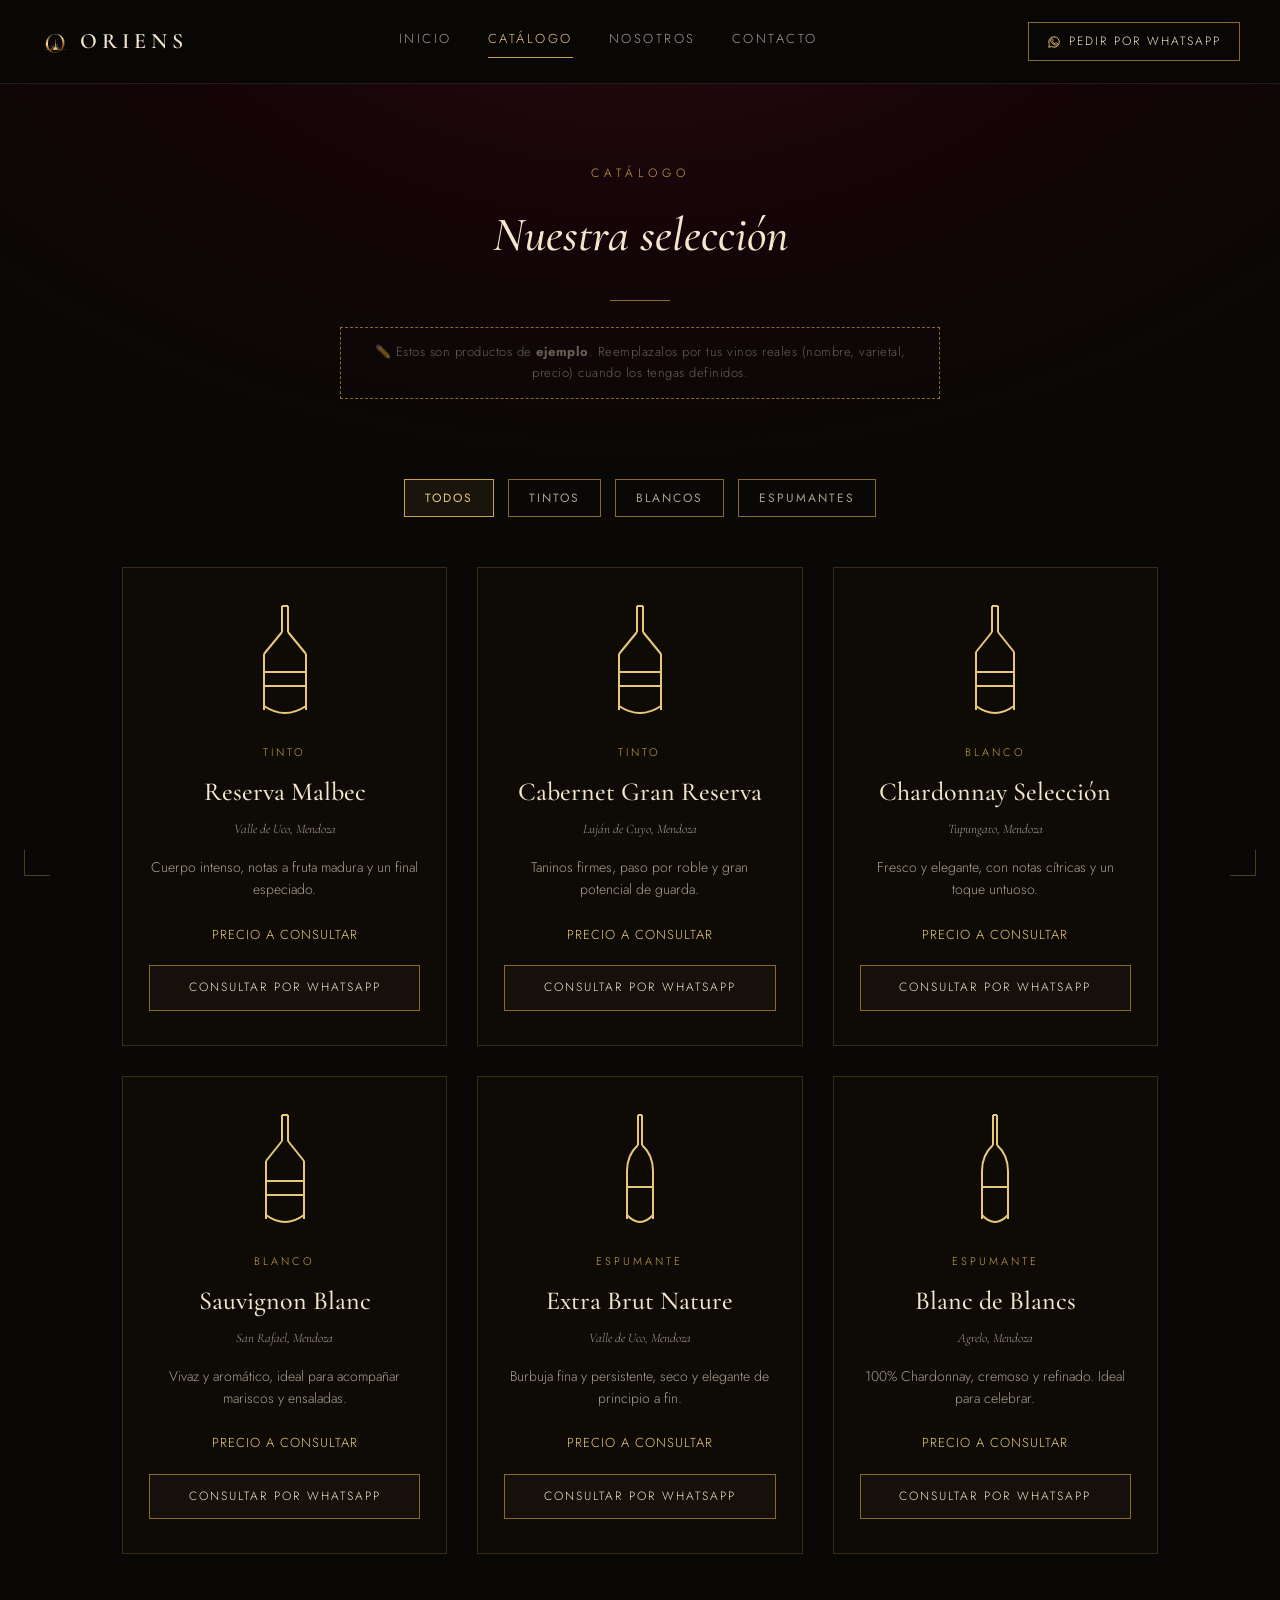
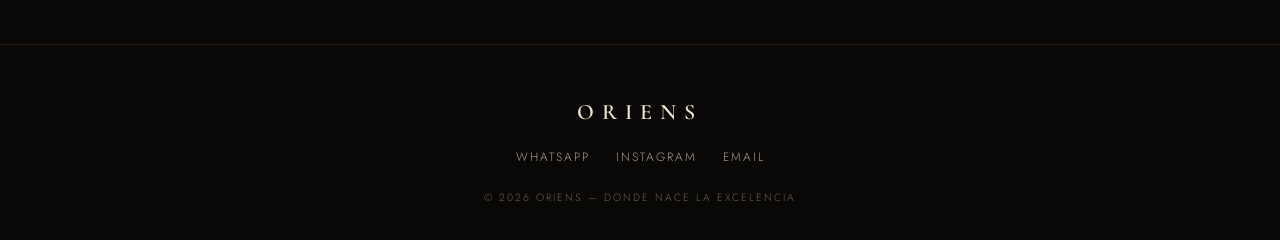
==== catalogo.html @ f7e704c4 "SUraj Suraj" ====
<!DOCTYPE html>
<html lang="es">
<head>
<meta charset="UTF-8">
<meta name="viewport" content="width=device-width, initial-scale=1.0">
<title>Catálogo — Oriens</title>
<link rel="stylesheet" href="css/style.css">
</head>
<body>

<div class="corner corner-tl"></div>
<div class="corner corner-tr"></div>
<div class="corner corner-bl"></div>
<div class="corner corner-br"></div>

<nav class="nav">
  <a href="index.html" class="nav-logo"><img src="assets/emblem.png" alt="Oriens">ORIENS</a>
  <div class="nav-links" id="navLinks">
    <a href="index.html">Inicio</a>
    <a href="catalogo.html" class="active">Catálogo</a>
    <a href="nosotros.html">Nosotros</a>
    <a href="contacto.html">Contacto</a>
  </div>
  <a class="nav-cta" href="https://wa.me/543876430019?text=Hola!%20Quiero%20hacer%20una%20consulta" target="_blank" rel="noopener">
    <svg viewBox="0 0 24 24" fill="none" stroke-width="1.6"><path d="M17.5 14.4c-.3-.1-1.7-.9-2-1-.3-.1-.5-.1-.7.1-.2.3-.8 1-.9 1.1-.2.2-.3.2-.6.1-.3-.1-1.2-.5-2.3-1.5-.9-.8-1.4-1.7-1.6-2-.2-.3 0-.5.1-.6.1-.1.3-.3.4-.5.1-.1.2-.3.3-.5.1-.2 0-.4 0-.5-.1-.1-.7-1.6-.9-2.2-.2-.5-.5-.5-.7-.5h-.6c-.2 0-.5.1-.8.4-.3.3-1 1-1 2.4s1 2.8 1.2 3c.1.2 2 3.1 5 4.3.7.3 1.2.5 1.7.6.7.2 1.3.2 1.8.1.5-.1 1.7-.7 2-1.4.2-.6.2-1.1.1-1.2-.1-.2-.3-.2-.6-.3z"/><path d="M12 3a9 9 0 0 0-7.8 13.5L3 21l4.6-1.2A9 9 0 1 0 12 3z"/></svg>
    <span>Pedir por WhatsApp</span>
  </a>
  <button class="nav-toggle" id="navToggle" aria-label="Abrir menú">
    <svg viewBox="0 0 24 24" fill="none" stroke-width="1.6"><line x1="3" y1="6" x2="21" y2="6"/><line x1="3" y1="12" x2="21" y2="12"/><line x1="3" y1="18" x2="21" y2="18"/></svg>
  </button>
</nav>

<div class="page-bg">

  <section class="section" style="padding-top:80px; padding-bottom:30px;">
    <div class="container center">
      <div class="eyebrow">Catálogo</div>
      <h1 class="h-display" style="font-size:clamp(32px,5vw,48px); margin-top:14px;">Nuestra selección</h1>
      <div class="h-line"></div>
      <div class="notice">
        ✏️ Estos son productos de <strong>ejemplo</strong>. Reemplazalos por tus vinos reales
        (nombre, varietal, precio) cuando los tengas definidos.
      </div>
    </div>
  </section>

  <section class="section" style="padding-top:0;">
    <div class="container">

      <div class="filter-bar">
        <button class="filter-btn active" data-filter="all">Todos</button>
        <button class="filter-btn" data-filter="tinto">Tintos</button>
        <button class="filter-btn" data-filter="blanco">Blancos</button>
        <button class="filter-btn" data-filter="espumante">Espumantes</button>
      </div>

      <div class="grid" id="grid">

        <div class="card" data-cat="tinto">
          <svg class="card-icon" viewBox="0 0 70 120" fill="none" stroke="#e8c97a" stroke-width="2">
            <line x1="32" y1="4" x2="32" y2="30"/><line x1="38" y1="4" x2="38" y2="30"/><line x1="32" y1="4" x2="38" y2="4"/>
            <line x1="32" y1="30" x2="14" y2="52"/><line x1="38" y1="30" x2="56" y2="52"/>
            <line x1="14" y1="52" x2="14" y2="108"/><line x1="56" y1="52" x2="56" y2="108"/>
            <path d="M14 104 Q35 118 56 104" />
            <line x1="14" y1="70" x2="56" y2="70"/><line x1="14" y1="84" x2="56" y2="84"/>
          </svg>
          <div class="card-cat">Tinto</div>
          <div class="card-name">Reserva Malbec</div>
          <div class="card-region">Valle de Uco, Mendoza</div>
          <p class="card-desc">Cuerpo intenso, notas a fruta madura y un final especiado.</p>
          <div class="card-price">Precio a consultar</div>
          <a class="btn" target="_blank" rel="noopener" href="https://wa.me/543876430019?text=Hola!%20Quiero%20consultar%20por%20el%20Reserva%20Malbec">
            Consultar por WhatsApp
          </a>
        </div>

        <div class="card" data-cat="tinto">
          <svg class="card-icon" viewBox="0 0 70 120" fill="none" stroke="#e8c97a" stroke-width="2">
            <line x1="32" y1="4" x2="32" y2="30"/><line x1="38" y1="4" x2="38" y2="30"/><line x1="32" y1="4" x2="38" y2="4"/>
            <line x1="32" y1="30" x2="14" y2="52"/><line x1="38" y1="30" x2="56" y2="52"/>
            <line x1="14" y1="52" x2="14" y2="108"/><line x1="56" y1="52" x2="56" y2="108"/>
            <path d="M14 104 Q35 118 56 104" />
            <line x1="14" y1="70" x2="56" y2="70"/><line x1="14" y1="84" x2="56" y2="84"/>
          </svg>
          <div class="card-cat">Tinto</div>
          <div class="card-name">Cabernet Gran Reserva</div>
          <div class="card-region">Luján de Cuyo, Mendoza</div>
          <p class="card-desc">Taninos firmes, paso por roble y gran potencial de guarda.</p>
          <div class="card-price">Precio a consultar</div>
          <a class="btn" target="_blank" rel="noopener" href="https://wa.me/543876430019?text=Hola!%20Quiero%20consultar%20por%20el%20Cabernet%20Gran%20Reserva">
            Consultar por WhatsApp
          </a>
        </div>

        <div class="card" data-cat="blanco">
          <svg class="card-icon" viewBox="0 0 70 120" fill="none" stroke="#e8c97a" stroke-width="2">
            <line x1="32" y1="4" x2="32" y2="30"/><line x1="38" y1="4" x2="38" y2="30"/><line x1="32" y1="4" x2="38" y2="4"/>
            <line x1="32" y1="30" x2="16" y2="50"/><line x1="38" y1="30" x2="54" y2="50"/>
            <line x1="16" y1="50" x2="16" y2="108"/><line x1="54" y1="50" x2="54" y2="108"/>
            <path d="M16 104 Q35 118 54 104" />
            <line x1="16" y1="70" x2="54" y2="70"/><line x1="16" y1="84" x2="54" y2="84"/>
          </svg>
          <div class="card-cat">Blanco</div>
          <div class="card-name">Chardonnay Selección</div>
          <div class="card-region">Tupungato, Mendoza</div>
          <p class="card-desc">Fresco y elegante, con notas cítricas y un toque untuoso.</p>
          <div class="card-price">Precio a consultar</div>
          <a class="btn" target="_blank" rel="noopener" href="https://wa.me/543876430019?text=Hola!%20Quiero%20consultar%20por%20el%20Chardonnay%20Selecci%C3%B3n">
            Consultar por WhatsApp
          </a>
        </div>

        <div class="card" data-cat="blanco">
          <svg class="card-icon" viewBox="0 0 70 120" fill="none" stroke="#e8c97a" stroke-width="2">
            <line x1="32" y1="4" x2="32" y2="30"/><line x1="38" y1="4" x2="38" y2="30"/><line x1="32" y1="4" x2="38" y2="4"/>
            <line x1="32" y1="30" x2="16" y2="50"/><line x1="38" y1="30" x2="54" y2="50"/>
            <line x1="16" y1="50" x2="16" y2="108"/><line x1="54" y1="50" x2="54" y2="108"/>
            <path d="M16 104 Q35 118 54 104" />
            <line x1="16" y1="70" x2="54" y2="70"/><line x1="16" y1="84" x2="54" y2="84"/>
          </svg>
          <div class="card-cat">Blanco</div>
          <div class="card-name">Sauvignon Blanc</div>
          <div class="card-region">San Rafael, Mendoza</div>
          <p class="card-desc">Vivaz y aromático, ideal para acompañar mariscos y ensaladas.</p>
          <div class="card-price">Precio a consultar</div>
          <a class="btn" target="_blank" rel="noopener" href="https://wa.me/543876430019?text=Hola!%20Quiero%20consultar%20por%20el%20Sauvignon%20Blanc">
            Consultar por WhatsApp
          </a>
        </div>

        <div class="card" data-cat="espumante">
          <svg class="card-icon" viewBox="0 0 70 120" fill="none" stroke="#e8c97a" stroke-width="2">
            <line x1="33" y1="4" x2="33" y2="34"/><line x1="37" y1="4" x2="37" y2="34"/><line x1="33" y1="4" x2="37" y2="4"/>
            <path d="M33 34 Q22 44 22 60 L22 108" /><path d="M37 34 Q48 44 48 60 L48 108"/>
            <path d="M22 104 Q35 118 48 104" />
            <line x1="22" y1="76" x2="48" y2="76"/>
          </svg>
          <div class="card-cat">Espumante</div>
          <div class="card-name">Extra Brut Nature</div>
          <div class="card-region">Valle de Uco, Mendoza</div>
          <p class="card-desc">Burbuja fina y persistente, seco y elegante de principio a fin.</p>
          <div class="card-price">Precio a consultar</div>
          <a class="btn" target="_blank" rel="noopener" href="https://wa.me/543876430019?text=Hola!%20Quiero%20consultar%20por%20el%20Extra%20Brut%20Nature">
            Consultar por WhatsApp
          </a>
        </div>

        <div class="card" data-cat="espumante">
          <svg class="card-icon" viewBox="0 0 70 120" fill="none" stroke="#e8c97a" stroke-width="2">
            <line x1="33" y1="4" x2="33" y2="34"/><line x1="37" y1="4" x2="37" y2="34"/><line x1="33" y1="4" x2="37" y2="4"/>
            <path d="M33 34 Q22 44 22 60 L22 108" /><path d="M37 34 Q48 44 48 60 L48 108"/>
            <path d="M22 104 Q35 118 48 104" />
            <line x1="22" y1="76" x2="48" y2="76"/>
          </svg>
          <div class="card-cat">Espumante</div>
          <div class="card-name">Blanc de Blancs</div>
          <div class="card-region">Agrelo, Mendoza</div>
          <p class="card-desc">100% Chardonnay, cremoso y refinado. Ideal para celebrar.</p>
          <div class="card-price">Precio a consultar</div>
          <a class="btn" target="_blank" rel="noopener" href="https://wa.me/543876430019?text=Hola!%20Quiero%20consultar%20por%20el%20Blanc%20de%20Blancs">
            Consultar por WhatsApp
          </a>
        </div>

      </div>
    </div>
  </section>

  <footer class="footer">
    <div class="container">
      <div class="footer-logo">ORIENS</div>
      <div class="footer-links">
        <a href="https://wa.me/543876430019" target="_blank" rel="noopener">WhatsApp</a>
        <a href="https://instagram.com/oriens.ar" target="_blank" rel="noopener">Instagram</a>
        <a href="mailto:oriens.exclusive@gmail.com">Email</a>
      </div>
      <div class="footer-copy">© 2026 Oriens — Donde nace la excelencia</div>
    </div>
  </footer>

</div>

<script>
  document.getElementById('navToggle').addEventListener('click', function(){
    document.getElementById('navLinks').classList.toggle('open');
  });

  const filterBtns = document.querySelectorAll('.filter-btn');
  const cards = document.querySelectorAll('.card');
  filterBtns.forEach(btn=>{
    btn.addEventListener('click', ()=>{
      filterBtns.forEach(b=>b.classList.remove('active'));
      btn.classList.add('active');
      const f = btn.dataset.filter;
      cards.forEach(c=>{
        c.style.display = (f==='all' || c.dataset.cat===f) ? 'flex' : 'none';
      });
    });
  });
</script>

</body>
</html>
---- css/style.css ----
@import url('https://fonts.googleapis.com/css2?family=Cormorant+Garamond:ital,wght@0,300;0,400;0,500;0,600;1,400;1,500&family=Jost:wght@300;400;500;600&display=swap');

:root{
  --black: #0a0806;
  --wine: #2a0d12;
  --wine-deep: #150408;
  --gold-1: #c9a24b;
  --gold-2: #e8c97a;
  --gold-3: #8a6a2b;
  --champagne: #f3e6cc;
  --champagne-dim: rgba(243,230,204,0.68);
  --champagne-faint: rgba(243,230,204,0.4);
  --line: rgba(201,162,75,0.28);
}

*{ margin:0; padding:0; box-sizing:border-box; }

html{ scroll-behavior:smooth; }

body{
  background: var(--black);
  color: var(--champagne);
  font-family:'Jost', sans-serif;
  font-weight:300;
  line-height:1.6;
}

a{ color:inherit; text-decoration:none; }

.page-bg{
  position:relative;
  min-height:100vh;
  background:
    radial-gradient(ellipse 1100px 700px at 50% -10%, var(--wine) 0%, var(--wine-deep) 45%, var(--black) 80%);
  overflow-x:hidden;
}

img{ max-width:100%; display:block; }

/* ---------- Layout helpers ---------- */
.container{
  max-width:1100px;
  margin:0 auto;
  padding: 0 32px;
}

.section{
  padding: 90px 0;
}

.eyebrow{
  font-size:12px;
  letter-spacing:5px;
  color: var(--gold-1);
  text-transform:uppercase;
  text-align:center;
}

.h-display{
  font-family:'Cormorant Garamond', serif;
  font-style:italic;
  font-weight:500;
  color: var(--champagne);
}

.h-line{
  width:60px; height:1px;
  background: var(--gold-3);
  margin: 26px auto;
}

.divider-wide{
  width:100%; height:1px;
  background: linear-gradient(90deg, transparent, var(--gold-3), transparent);
  margin: 20px 0;
}

/* ---------- Nav ---------- */
.nav{
  position:sticky; top:0; z-index:50;
  display:flex; align-items:center; justify-content:space-between;
  padding: 22px 40px;
  background: rgba(10,8,6,0.72);
  backdrop-filter: blur(10px);
  border-bottom: 1px solid rgba(201,162,75,0.15);
}
.nav-logo{
  display:flex; align-items:center; gap:10px;
  font-family:'Cormorant Garamond', serif;
  font-weight:600;
  font-size:22px;
  letter-spacing:5px;
  color: var(--champagne);
}
.nav-logo img{ width:30px; }
.nav-links{
  display:flex; gap:36px;
  font-size:13px;
  letter-spacing:2.5px;
  text-transform:uppercase;
}
.nav-links a{
  color: var(--champagne-dim);
  position:relative;
  padding-bottom:4px;
  transition: color .3s ease;
}
.nav-links a:hover, .nav-links a.active{ color: var(--gold-2); }
.nav-links a.active::after{
  content:''; position:absolute; left:0; right:0; bottom:-4px; height:1px; background: var(--gold-1);
}
.nav-cta{
  display:flex; align-items:center; gap:8px;
  border:1px solid var(--gold-3);
  padding:9px 18px;
  font-size:12px;
  letter-spacing:2px;
  text-transform:uppercase;
  transition: all .3s ease;
}
.nav-cta:hover{ border-color: var(--gold-1); background:rgba(201,162,75,0.1); }
.nav-cta svg{ width:14px; height:14px; stroke:var(--gold-2); }

.nav-toggle{ display:none; background:none; border:none; cursor:pointer; }
.nav-toggle svg{ width:26px; height:26px; stroke:var(--champagne); }

@media (max-width: 860px){
  .nav-links{
    position:fixed; inset:70px 0 0 0;
    background: var(--black);
    flex-direction:column;
    align-items:center;
    justify-content:center;
    gap:34px;
    font-size:16px;
    transform: translateY(-110%);
    transition: transform .4s ease;
    z-index:40;
  }
  .nav-links.open{ transform: translateY(0); }
  .nav-toggle{ display:block; }
  .nav-cta span{ display:none; }
}

/* ---------- Buttons ---------- */
.btn{
  display:inline-flex; align-items:center; gap:10px;
  padding: 15px 30px;
  font-size:13px;
  letter-spacing:2px;
  text-transform:uppercase;
  border:1px solid var(--gold-3);
  transition: all .35s ease;
  background: rgba(201,162,75,0.03);
}
.btn:hover{
  border-color: var(--gold-1);
  background: rgba(201,162,75,0.12);
  box-shadow: 0 0 22px rgba(201,162,75,0.18);
  transform: translateY(-2px);
}
.btn svg{ width:16px; height:16px; stroke:var(--gold-2); }
.btn-solid{
  background: linear-gradient(100deg, var(--gold-3), var(--gold-2));
  color: var(--black);
  border:none;
  font-weight:500;
}
.btn-solid svg{ stroke: var(--black); }
.btn-solid:hover{ box-shadow: 0 0 26px rgba(232,201,122,0.35); }

/* ---------- Corners / ambience ---------- */
.corner{ position:fixed; width:26px; height:26px; z-index:3; opacity:0.35; pointer-events:none; }
.corner-tl{ top:24px; left:24px; border-top:1px solid var(--gold-1); border-left:1px solid var(--gold-1); }
.corner-tr{ top:24px; right:24px; border-top:1px solid var(--gold-1); border-right:1px solid var(--gold-1); }
.corner-bl{ bottom:24px; left:24px; border-bottom:1px solid var(--gold-1); border-left:1px solid var(--gold-1); }
.corner-br{ bottom:24px; right:24px; border-bottom:1px solid var(--gold-1); border-right:1px solid var(--gold-1); }

/* ---------- Product cards ---------- */
.filter-bar{
  display:flex; gap:14px; justify-content:center; flex-wrap:wrap;
  margin-bottom: 50px;
}
.filter-btn{
  padding: 9px 20px;
  font-size:12px;
  letter-spacing:2px;
  text-transform:uppercase;
  border:1px solid var(--gold-3);
  color: var(--champagne-dim);
  cursor:pointer;
  background:none;
  transition: all .3s ease;
  font-family:'Jost', sans-serif;
}
.filter-btn.active, .filter-btn:hover{
  border-color: var(--gold-1);
  color: var(--gold-2);
  background: rgba(201,162,75,0.08);
}

.grid{
  display:grid;
  grid-template-columns: repeat(3, 1fr);
  gap: 30px;
}
@media (max-width: 900px){ .grid{ grid-template-columns: repeat(2, 1fr); } }
@media (max-width: 600px){ .grid{ grid-template-columns: 1fr; } }

.card{
  border:1px solid rgba(201,162,75,0.22);
  background: rgba(201,162,75,0.02);
  padding: 34px 26px;
  text-align:center;
  transition: border-color .3s ease, transform .3s ease;
  display:flex; flex-direction:column; align-items:center;
}
.card:hover{ border-color: var(--gold-1); transform: translateY(-4px); }

.card-icon{
  width:70px; height:120px;
  margin-bottom:22px;
}

.card-cat{
  font-size:11px;
  letter-spacing:3px;
  color: var(--gold-1);
  text-transform:uppercase;
  margin-bottom:10px;
}
.card-name{
  font-family:'Cormorant Garamond', serif;
  font-weight:500;
  font-size:26px;
  color: var(--champagne);
  margin-bottom:6px;
}
.card-region{
  font-size:13px;
  color: var(--champagne-dim);
  margin-bottom:16px;
  font-style:italic;
  font-family:'Cormorant Garamond', serif;
}
.card-desc{
  font-size:14px;
  color: var(--champagne-dim);
  margin-bottom:24px;
  min-height:44px;
}
.card-price{
  font-size:13px;
  letter-spacing:1px;
  color: var(--gold-2);
  margin-bottom:20px;
  text-transform:uppercase;
}
.card .btn{ width:100%; justify-content:center; font-size:12px; padding:12px 18px; }

.notice{
  text-align:center;
  font-size:13px;
  color: var(--champagne-faint);
  border:1px dashed var(--gold-3);
  padding: 14px 20px;
  max-width:600px;
  margin: 0 auto 50px;
  letter-spacing:0.5px;
}

/* ---------- Footer ---------- */
.footer{
  border-top: 1px solid rgba(201,162,75,0.15);
  padding: 50px 0 34px;
  text-align:center;
}
.footer-logo{
  font-family:'Cormorant Garamond', serif;
  font-weight:600;
  letter-spacing:8px;
  font-size:22px;
  color: var(--champagne);
  margin-bottom: 18px;
}
.footer-links{
  display:flex; gap:26px; justify-content:center; margin-bottom:22px;
  flex-wrap:wrap;
}
.footer-links a{
  font-size:12px; letter-spacing:2px; text-transform:uppercase;
  color: var(--champagne-dim);
  transition: color .3s ease;
}
.footer-links a:hover{ color: var(--gold-2); }
.footer-copy{
  font-size:10.5px;
  letter-spacing:2px;
  color: var(--champagne-faint);
  text-transform:uppercase;
}

/* ---------- Utility ---------- */
.mt-0{ margin-top:0; }
.center{ text-align:center; }
.reveal{
  opacity:0; transform: translateY(16px);
  animation: fadeUp .9s ease-out forwards;
}
@keyframes fadeUp{ to{ opacity:1; transform:translateY(0); } }
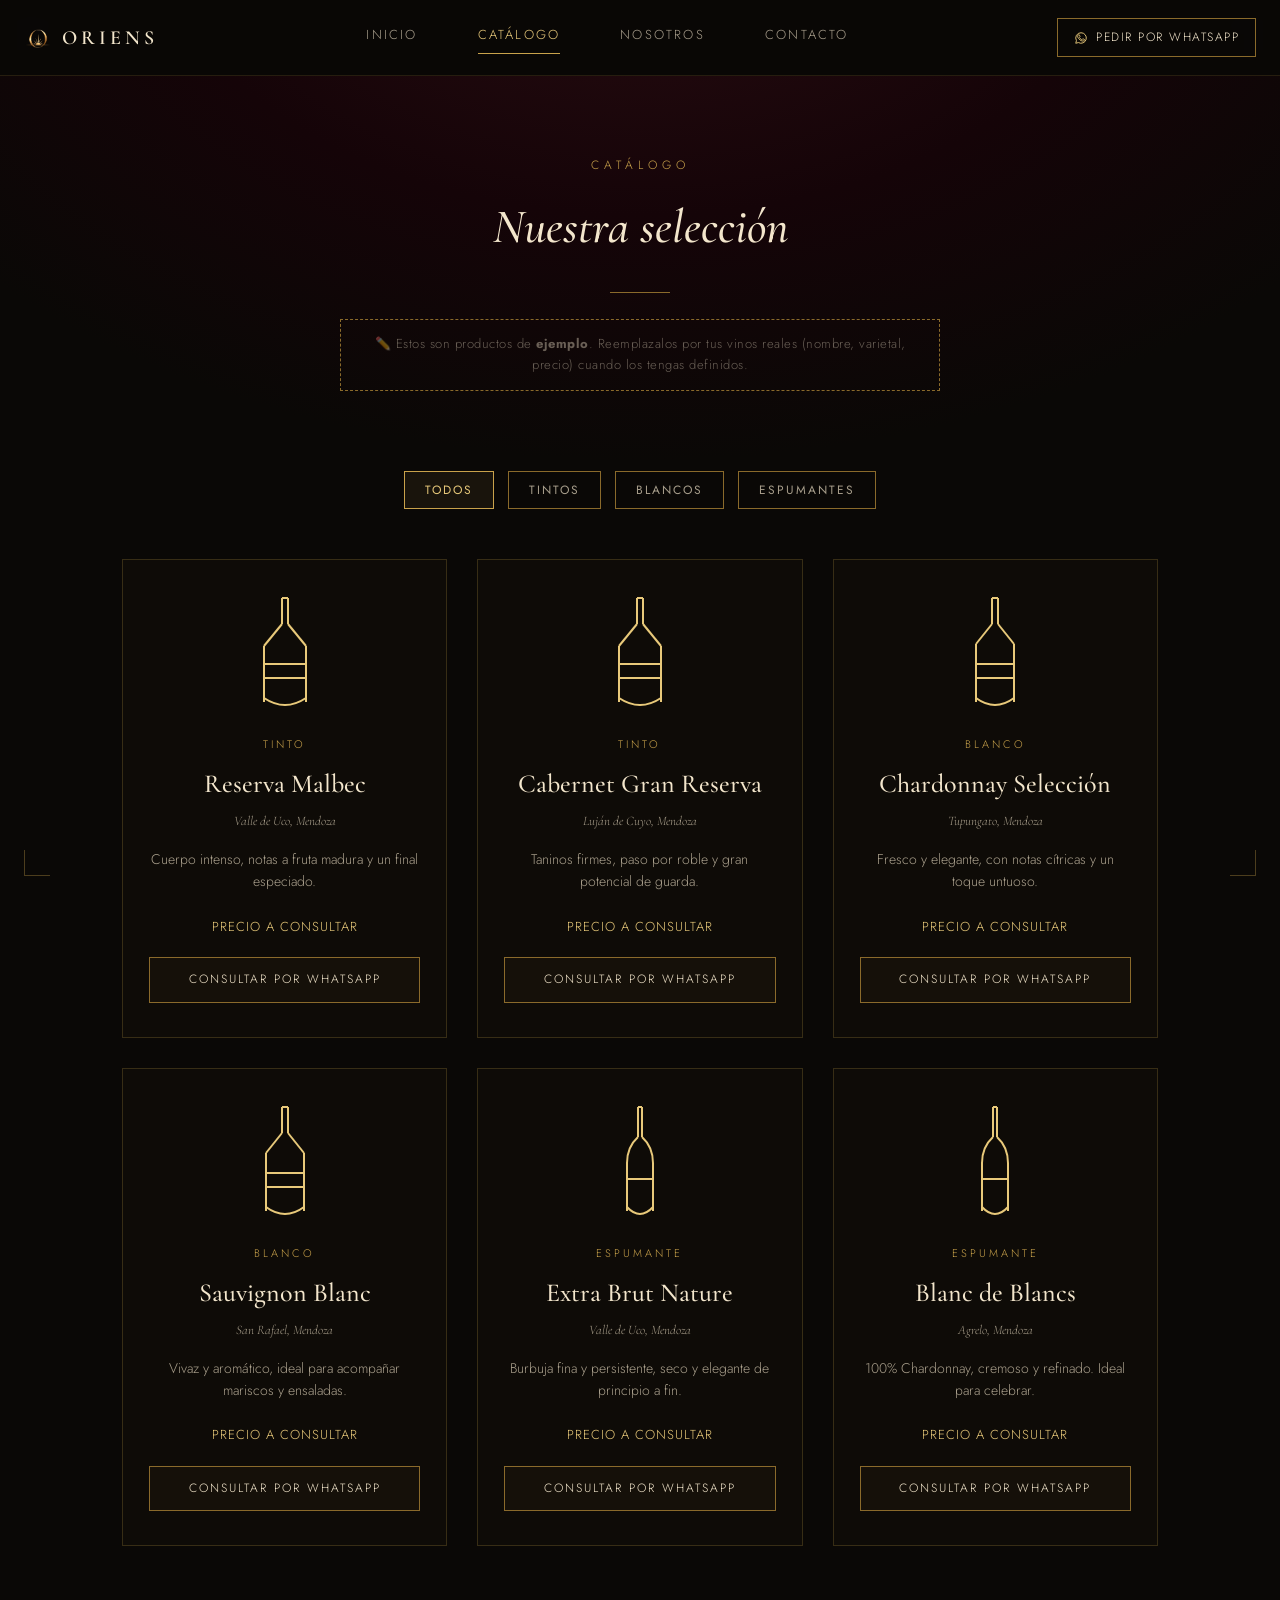
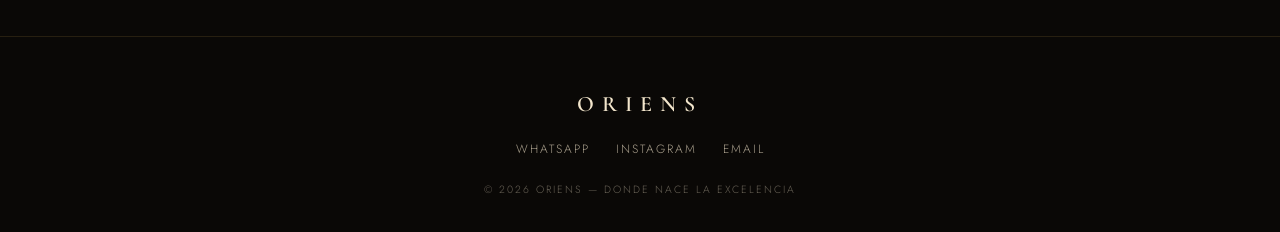
==== commit 2f445c39: "EDIT2" ====
--- a/catalogo.html
+++ b/catalogo.html
@@ -20,6 +20,7 @@
     <a href="catalogo.html" class="active">Catálogo</a>
     <a href="nosotros.html">Nosotros</a>
     <a href="contacto.html">Contacto</a>
+    <a href="https://wa.me/543876430019?text=Hola!%20Quiero%20hacer%20una%20consulta" target="_blank" rel="noopener" class="nav-wa-mobile">WhatsApp</a>
   </div>
   <a class="nav-cta" href="https://wa.me/543876430019?text=Hola!%20Quiero%20hacer%20una%20consulta" target="_blank" rel="noopener">
     <svg viewBox="0 0 24 24" fill="none" stroke-width="1.6"><path d="M17.5 14.4c-.3-.1-1.7-.9-2-1-.3-.1-.5-.1-.7.1-.2.3-.8 1-.9 1.1-.2.2-.3.2-.6.1-.3-.1-1.2-.5-2.3-1.5-.9-.8-1.4-1.7-1.6-2-.2-.3 0-.5.1-.6.1-.1.3-.3.4-.5.1-.1.2-.3.3-.5.1-.2 0-.4 0-.5-.1-.1-.7-1.6-.9-2.2-.2-.5-.5-.5-.7-.5h-.6c-.2 0-.5.1-.8.4-.3.3-1 1-1 2.4s1 2.8 1.2 3c.1.2 2 3.1 5 4.3.7.3 1.2.5 1.7.6.7.2 1.3.2 1.8.1.5-.1 1.7-.7 2-1.4.2-.6.2-1.1.1-1.2-.1-.2-.3-.2-.6-.3z"/><path d="M12 3a9 9 0 0 0-7.8 13.5L3 21l4.6-1.2A9 9 0 1 0 12 3z"/></svg>
--- a/css/style.css
+++ b/css/style.css
@@ -78,9 +78,10 @@
 /* ---------- Nav ---------- */
 .nav{
   position:sticky; top:0; z-index:50;
-  display:flex; align-items:center; justify-content:space-between;
-  padding: 22px 40px;
-  background: rgba(10,8,6,0.72);
+  display:flex; flex-wrap: wrap; row-gap: 10px;
+  align-items:center; justify-content:space-between;
+  padding: 18px 24px;
+  background: rgba(10,8,6,0.85);
   backdrop-filter: blur(10px);
   border-bottom: 1px solid rgba(201,162,75,0.15);
 }
@@ -88,21 +89,25 @@
   display:flex; align-items:center; gap:10px;
   font-family:'Cormorant Garamond', serif;
   font-weight:600;
-  font-size:22px;
-  letter-spacing:5px;
-  color: var(--champagne);
-}
-.nav-logo img{ width:30px; }
+  font-size:20px;
+  letter-spacing:4px;
+  color: var(--champagne);
+  flex-shrink:0;
+}
+.nav-logo img{ width:28px; flex-shrink:0; }
 .nav-links{
-  display:flex; gap:36px;
-  font-size:13px;
-  letter-spacing:2.5px;
-  text-transform:uppercase;
+  display:flex; gap:30px;
+  font-size:13px;
+  letter-spacing:2.2px;
+  text-transform:uppercase;
+  flex-wrap:wrap;
 }
 .nav-links a{
   color: var(--champagne-dim);
   position:relative;
   padding-bottom:4px;
+  white-space:nowrap;
+  margin: 0 15px;
   transition: color .3s ease;
 }
 .nav-links a:hover, .nav-links a.active{ color: var(--gold-2); }
@@ -112,34 +117,61 @@
 .nav-cta{
   display:flex; align-items:center; gap:8px;
   border:1px solid var(--gold-3);
-  padding:9px 18px;
+  padding:9px 16px;
   font-size:12px;
-  letter-spacing:2px;
-  text-transform:uppercase;
+  letter-spacing:1.5px;
+  text-transform:uppercase;
+  white-space:nowrap;
+  flex-shrink:0;
   transition: all .3s ease;
 }
 .nav-cta:hover{ border-color: var(--gold-1); background:rgba(201,162,75,0.1); }
-.nav-cta svg{ width:14px; height:14px; stroke:var(--gold-2); }
-
-.nav-toggle{ display:none; background:none; border:none; cursor:pointer; }
-.nav-toggle svg{ width:26px; height:26px; stroke:var(--champagne); }
-
-@media (max-width: 860px){
+.nav-cta svg{ width:14px; height:14px; stroke:var(--gold-2); flex-shrink:0; }
+
+.nav-toggle{ display:none; background:none; border:none; cursor:pointer; flex-shrink:0; }
+.nav-toggle svg{ width:24px; height:24px; stroke:var(--champagne); }
+
+/* Below this width: collapse links into a hamburger menu so nothing
+   has to squeeze into one row and risk overlapping. */
+@media (max-width: 1000px){
   .nav-links{
-    position:fixed; inset:70px 0 0 0;
+    position:fixed; inset:64px 0 0 0;
     background: var(--black);
     flex-direction:column;
     align-items:center;
     justify-content:center;
     gap:34px;
-    font-size:16px;
+    font-size:17px;
     transform: translateY(-110%);
     transition: transform .4s ease;
     z-index:40;
   }
   .nav-links.open{ transform: translateY(0); }
   .nav-toggle{ display:block; }
-  .nav-cta span{ display:none; }
+}
+
+/* Below this width: drop the WhatsApp pill from the bar itself (it's
+   always reachable via the menu + every section CTA) so the header
+   never has more than logo + hamburger fighting for space. */
+@media (max-width: 480px){
+  .nav{ padding:14px 16px; }
+  .nav-logo{ font-size:17px; letter-spacing:2.5px; }
+  .nav-logo img{ width:24px; }
+  .nav-cta{ display:none; }
+}
+
+.nav-wa-mobile{ display:none; }
+@media (max-width: 1000px){
+  .nav-wa-mobile{
+    display:inline-flex; align-items:center; gap:8px;
+    border:1px solid var(--gold-3);
+    padding:14px 28px;
+    margin-top:6px;
+    font-size:14px;
+    letter-spacing:1.5px;
+    text-transform:uppercase;
+    color: var(--gold-2);
+  }
 }
 
 /* ---------- Buttons ---------- */
